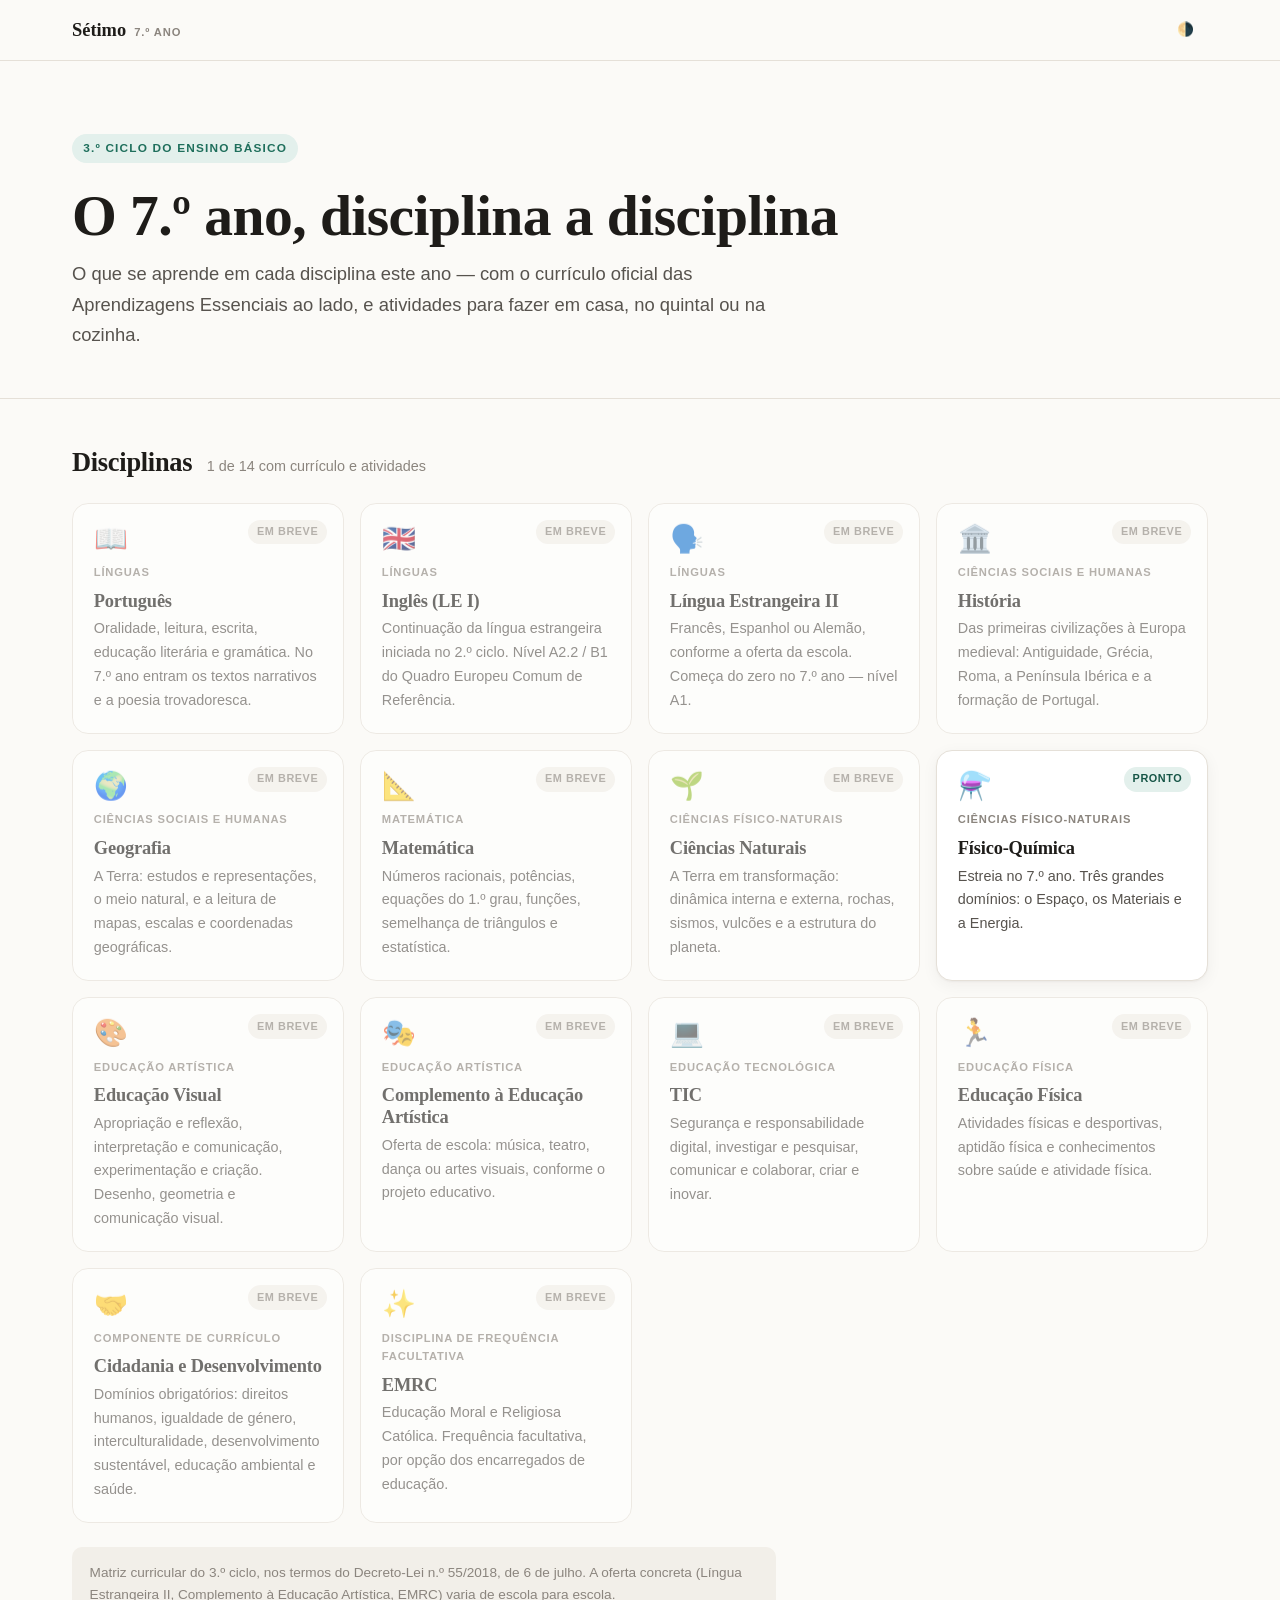
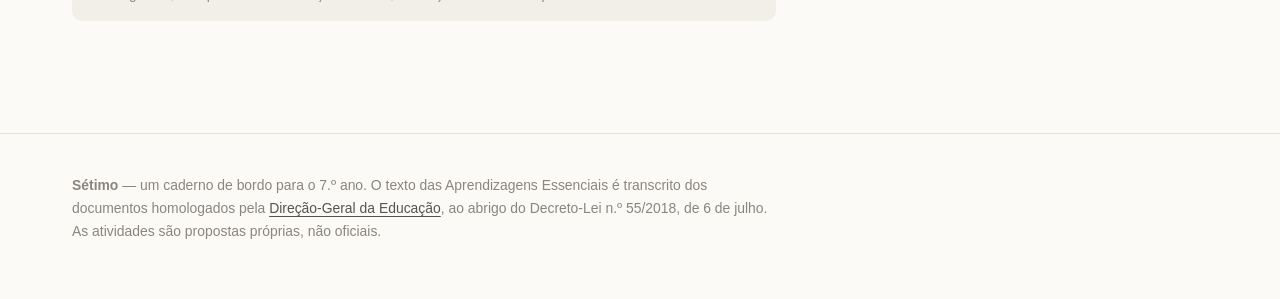
==== index.html @ 20ff8757 "Sétimo: o 7.º ano, disciplina a disciplina Site estático sobre o 7.º ano em Portugal — a matriz curr" ====
<!DOCTYPE html>
<html lang="pt-PT" data-tema="">
<head>
  <meta charset="utf-8">
  <meta name="viewport" content="width=device-width, initial-scale=1">
  <title>Sétimo — o 7.º ano, disciplina a disciplina</title>
  <meta name="description" content="As disciplinas do 7.º ano em Portugal, o currículo oficial e atividades para experimentar em casa.">
  <link rel="stylesheet" href="css/estilo.css">
  <link rel="icon" href="data:image/svg+xml,<svg xmlns='http://www.w3.org/2000/svg' viewBox='0 0 100 100'><text y='.9em' font-size='90'>⚗️</text></svg>">
</head>
<body>

<header class="topo">
  <div class="topo-int">
    <a class="marca" href="index.html">Sétimo <span>7.º ano</span></a>
    <nav>
      <button class="botao-topo" id="alterna-tema" type="button" title="Alternar tema claro/escuro">🌗</button>
    </nav>
  </div>
</header>

<main>
  <section class="heroi">
    <div class="envolve">
      <span class="etiqueta-ano">3.º ciclo do Ensino Básico</span>
      <h1>O 7.º ano, disciplina a disciplina</h1>
      <p class="lead">
        O que se aprende em cada disciplina este ano — com o currículo oficial das
        Aprendizagens Essenciais ao lado, e atividades para fazer em casa, no quintal
        ou na cozinha.
      </p>
    </div>
  </section>

  <section class="seccao">
    <div class="envolve">
      <div class="seccao-cab">
        <h2>Disciplinas</h2>
        <span class="sub" id="contagem"></span>
      </div>
      <div class="grelha" id="grelha-disciplinas">
        <p class="estado">A carregar…</p>
      </div>
      <p class="nota-matriz" id="nota-matriz"></p>
    </div>
  </section>
</main>

<footer class="rodape">
  <div class="envolve">
    <p>
      <strong>Sétimo</strong> — um caderno de bordo para o 7.º ano. O texto das
      Aprendizagens Essenciais é transcrito dos documentos homologados pela
      <a href="https://www.dge.mec.pt/aprendizagens-essenciais-0" target="_blank" rel="noopener">Direção-Geral da Educação</a>,
      ao abrigo do Decreto-Lei n.º 55/2018, de 6 de julho. As atividades são
      propostas próprias, não oficiais.
    </p>
  </div>
</footer>

<script src="js/comum.js"></script>
<script src="js/inicio.js"></script>
</body>
</html>
---- css/estilo.css ----
/* ==========================================================================
   Sétimo — folha de estilo única
   Tokens em :root, com variante escura via prefers-color-scheme e [data-tema]
   ========================================================================== */

:root {
  color-scheme: light;

  --fundo: #fbfaf7;
  --fundo-card: #ffffff;
  --fundo-suave: #f2efe9;
  --fundo-codigo: #f5f2ec;

  --texto: #1e1c19;
  --texto-suave: #57534e;
  --texto-ténue: #8b857e;

  --borda: #e5e0d8;
  --borda-forte: #cfc8bd;

  --marca: #1f6f5c;
  --marca-clara: #e3f0ec;
  --marca-forte: #175647;

  --acento: #b8531f;
  --acento-claro: #fbeee5;

  --espaco-cor: #4a5fb8;
  --espaco-claro: #e8eaf8;
  --materiais-cor: #1f6f5c;
  --materiais-claro: #e3f0ec;
  --energia-cor: #b8531f;
  --energia-claro: #fbeee5;

  --raio: 10px;
  --raio-g: 16px;
  --sombra: 0 1px 2px rgba(30, 28, 25, .04), 0 4px 16px rgba(30, 28, 25, .05);
  --sombra-alta: 0 2px 6px rgba(30, 28, 25, .06), 0 12px 32px rgba(30, 28, 25, .09);

  --serif: "Iowan Old Style", "Palatino Linotype", Palatino, Georgia, serif;
  --sans: -apple-system, BlinkMacSystemFont, "Segoe UI", Inter, Roboto, "Helvetica Neue", Arial, sans-serif;

  --largura: 74rem;
  --largura-texto: 44rem;
}

@media (prefers-color-scheme: dark) {
  :root:not([data-tema="claro"]) {
    color-scheme: dark;

    --fundo: #16181a;
    --fundo-card: #1e2124;
    --fundo-suave: #24282c;
    --fundo-codigo: #24282c;

    --texto: #ecebe8;
    --texto-suave: #b3b0aa;
    --texto-ténue: #83807b;

    --borda: #32373b;
    --borda-forte: #454b50;

    --marca: #63c4a9;
    --marca-clara: #1b2f2a;
    --marca-forte: #7fd4bb;

    --acento: #e59462;
    --acento-claro: #33241a;

    --espaco-cor: #8fa0ea;
    --espaco-claro: #1e2340;
    --materiais-cor: #63c4a9;
    --materiais-claro: #1b2f2a;
    --energia-cor: #e59462;
    --energia-claro: #33241a;

    --sombra: 0 1px 2px rgba(0, 0, 0, .3), 0 4px 16px rgba(0, 0, 0, .25);
    --sombra-alta: 0 2px 6px rgba(0, 0, 0, .35), 0 12px 32px rgba(0, 0, 0, .4);
  }
}

:root[data-tema="escuro"] {
  color-scheme: dark;

  --fundo: #16181a;
  --fundo-card: #1e2124;
  --fundo-suave: #24282c;
  --fundo-codigo: #24282c;

  --texto: #ecebe8;
  --texto-suave: #b3b0aa;
  --texto-ténue: #83807b;

  --borda: #32373b;
  --borda-forte: #454b50;

  --marca: #63c4a9;
  --marca-clara: #1b2f2a;
  --marca-forte: #7fd4bb;

  --acento: #e59462;
  --acento-claro: #33241a;

  --espaco-cor: #8fa0ea;
  --espaco-claro: #1e2340;
  --materiais-cor: #63c4a9;
  --materiais-claro: #1b2f2a;
  --energia-cor: #e59462;
  --energia-claro: #33241a;

  --sombra: 0 1px 2px rgba(0, 0, 0, .3), 0 4px 16px rgba(0, 0, 0, .25);
  --sombra-alta: 0 2px 6px rgba(0, 0, 0, .35), 0 12px 32px rgba(0, 0, 0, .4);
}

/* --------------------------------------------------------------- base --- */

*, *::before, *::after { box-sizing: border-box; }

body {
  margin: 0;
  background: var(--fundo);
  color: var(--texto);
  font-family: var(--sans);
  font-size: 17px;
  line-height: 1.65;
  -webkit-font-smoothing: antialiased;
}

h1, h2, h3, h4 {
  font-family: var(--serif);
  line-height: 1.2;
  margin: 0;
  font-weight: 600;
  letter-spacing: -0.01em;
}

p { margin: 0 0 1em; }
p:last-child { margin-bottom: 0; }

a { color: var(--marca); text-underline-offset: 3px; }
a:hover { color: var(--marca-forte); }

:focus-visible {
  outline: 2px solid var(--marca);
  outline-offset: 3px;
  border-radius: 4px;
}

.envolve {
  max-width: var(--largura);
  margin: 0 auto;
  padding: 0 1.5rem;
}

.oculto {
  position: absolute;
  width: 1px; height: 1px;
  padding: 0; margin: -1px;
  overflow: hidden;
  clip: rect(0 0 0 0);
  white-space: nowrap;
}

/* --------------------------------------------------------- cabeçalho --- */

.topo {
  position: sticky;
  top: 0;
  z-index: 20;
  background: color-mix(in srgb, var(--fundo) 88%, transparent);
  backdrop-filter: saturate(1.6) blur(12px);
  border-bottom: 1px solid var(--borda);
}

.topo-int {
  max-width: var(--largura);
  margin: 0 auto;
  padding: .75rem 1.5rem;
  display: flex;
  align-items: center;
  gap: 1rem;
}

.marca {
  font-family: var(--serif);
  font-size: 1.15rem;
  font-weight: 600;
  color: var(--texto);
  text-decoration: none;
  display: flex;
  align-items: baseline;
  gap: .5rem;
}

.marca span {
  font-family: var(--sans);
  font-size: .7rem;
  font-weight: 600;
  letter-spacing: .08em;
  text-transform: uppercase;
  color: var(--texto-ténue);
}

.topo nav {
  margin-left: auto;
  display: flex;
  align-items: center;
  gap: .35rem;
}

.botao-topo {
  font: inherit;
  font-size: .85rem;
  background: none;
  border: 1px solid transparent;
  border-radius: 999px;
  padding: .35rem .8rem;
  color: var(--texto-suave);
  cursor: pointer;
  text-decoration: none;
  transition: background .15s, color .15s, border-color .15s;
}

.botao-topo:hover {
  background: var(--fundo-suave);
  color: var(--texto);
}

.botao-topo[aria-pressed="true"] {
  background: var(--marca-clara);
  border-color: color-mix(in srgb, var(--marca) 30%, transparent);
  color: var(--marca-forte);
  font-weight: 600;
}

/* ------------------------------------------------------------- herói --- */

.heroi {
  padding: 4.5rem 0 3rem;
  border-bottom: 1px solid var(--borda);
}

.heroi h1 {
  font-size: clamp(2.4rem, 6vw, 3.6rem);
  margin-bottom: .6rem;
}

.heroi .lead {
  font-size: 1.15rem;
  color: var(--texto-suave);
  max-width: var(--largura-texto);
}

.etiqueta-ano {
  display: inline-block;
  font-size: .74rem;
  font-weight: 700;
  letter-spacing: .1em;
  text-transform: uppercase;
  color: var(--marca);
  background: var(--marca-clara);
  padding: .3rem .7rem;
  border-radius: 999px;
  margin-bottom: 1.1rem;
}

/* ---------------------------------------------- cartões (disciplinas) --- */

.seccao { padding: 3rem 0; }

.seccao-cab {
  display: flex;
  align-items: baseline;
  gap: .9rem;
  margin-bottom: 1.5rem;
  flex-wrap: wrap;
}

.seccao-cab h2 { font-size: 1.65rem; }

.seccao-cab .sub {
  font-size: .9rem;
  color: var(--texto-ténue);
}

.grelha {
  display: grid;
  grid-template-columns: repeat(auto-fill, minmax(255px, 1fr));
  gap: 1rem;
}

.cartao {
  display: block;
  background: var(--fundo-card);
  border: 1px solid var(--borda);
  border-radius: var(--raio-g);
  padding: 1.3rem;
  text-decoration: none;
  color: inherit;
  box-shadow: var(--sombra);
  transition: transform .18s ease, box-shadow .18s ease, border-color .18s ease;
  position: relative;
}

a.cartao:hover {
  transform: translateY(-3px);
  box-shadow: var(--sombra-alta);
  border-color: var(--borda-forte);
}

.cartao.inativo {
  opacity: .62;
  cursor: default;
  box-shadow: none;
}

.cartao .emoji { font-size: 1.7rem; line-height: 1; display: block; margin-bottom: .7rem; }
.cartao h3 { font-size: 1.15rem; margin-bottom: .35rem; }
.cartao p { font-size: .9rem; color: var(--texto-suave); margin: 0; }

.cartao .area {
  font-size: .7rem;
  text-transform: uppercase;
  letter-spacing: .07em;
  color: var(--texto-ténue);
  font-weight: 600;
  margin-bottom: .5rem;
  display: block;
}

.selo {
  position: absolute;
  top: 1rem;
  right: 1rem;
  font-size: .68rem;
  font-weight: 700;
  letter-spacing: .05em;
  text-transform: uppercase;
  padding: .2rem .55rem;
  border-radius: 999px;
}

.selo.pronto { background: var(--marca-clara); color: var(--marca-forte); }
.selo.por-fazer { background: var(--fundo-suave); color: var(--texto-ténue); }

/* ------------------------------------------------ página da disciplina --- */

.disc-heroi {
  padding: 3rem 0 2.2rem;
  border-bottom: 1px solid var(--borda);
}

.migalhas {
  font-size: .85rem;
  color: var(--texto-ténue);
  margin-bottom: 1rem;
}

.migalhas a { color: var(--texto-suave); }

.disc-heroi h1 {
  font-size: clamp(2.1rem, 5vw, 3rem);
  display: flex;
  align-items: center;
  gap: .7rem;
  margin-bottom: .8rem;
}

.disc-heroi .lead {
  max-width: var(--largura-texto);
  color: var(--texto-suave);
  font-size: 1.05rem;
}

.dominio-atalhos {
  display: flex;
  gap: .5rem;
  flex-wrap: wrap;
  margin-top: 1.5rem;
}

.atalho {
  font-size: .85rem;
  text-decoration: none;
  padding: .4rem .85rem;
  border-radius: 999px;
  border: 1px solid var(--borda-forte);
  color: var(--texto-suave);
  background: var(--fundo-card);
  transition: background .15s, color .15s;
}

.atalho:hover { background: var(--fundo-suave); color: var(--texto); }

/* --- domínios --- */

.dominio { padding: 3rem 0 1rem; scroll-margin-top: 5rem; }

.dominio-cab {
  display: flex;
  align-items: center;
  gap: .8rem;
  padding-bottom: .8rem;
  border-bottom: 2px solid var(--cor, var(--marca));
  margin-bottom: .5rem;
}

.dominio-cab .emoji { font-size: 1.8rem; }
.dominio-cab h2 { font-size: 1.9rem; color: var(--cor, var(--texto)); }
.dominio-cab .sumario {
  margin-left: auto;
  font-size: .9rem;
  color: var(--texto-ténue);
  text-align: right;
  max-width: 28rem;
}

/* --- subdomínio --- */

.subdominio {
  background: var(--fundo-card);
  border: 1px solid var(--borda);
  border-radius: var(--raio-g);
  padding: 1.75rem;
  margin-top: 1.5rem;
  box-shadow: var(--sombra);
  scroll-margin-top: 5rem;
}

.subdominio > h3 {
  font-size: 1.4rem;
  margin-bottom: 1rem;
  color: var(--cor, var(--texto));
}

.para-ti {
  max-width: var(--largura-texto);
  font-size: 1.02rem;
}

.perguntas {
  margin: 1.25rem 0 0;
  padding: 1rem 1.2rem;
  background: var(--fundo-suave);
  border-radius: var(--raio);
  border-left: 3px solid var(--cor, var(--marca));
}

.perguntas .rotulo {
  font-size: .72rem;
  font-weight: 700;
  letter-spacing: .08em;
  text-transform: uppercase;
  color: var(--texto-ténue);
  display: block;
  margin-bottom: .5rem;
}

.perguntas ul { margin: 0; padding-left: 1.1rem; }
.perguntas li { margin-bottom: .3rem; font-style: italic; color: var(--texto-suave); }
.perguntas li:last-child { margin-bottom: 0; }

/* --- camada oficial (details) --- */

details.oficial {
  margin-top: 1.5rem;
  border: 1px solid var(--borda);
  border-radius: var(--raio);
  background: var(--fundo);
  overflow: hidden;
}

details.oficial > summary {
  cursor: pointer;
  padding: .8rem 1rem;
  font-size: .85rem;
  font-weight: 600;
  color: var(--texto-suave);
  list-style: none;
  display: flex;
  align-items: center;
  gap: .55rem;
  user-select: none;
}

details.oficial > summary::-webkit-details-marker { display: none; }

details.oficial > summary::before {
  content: "▸";
  color: var(--texto-ténue);
  transition: transform .18s;
  display: inline-block;
}

details.oficial[open] > summary::before { transform: rotate(90deg); }
details.oficial > summary:hover { background: var(--fundo-suave); color: var(--texto); }

details.oficial .conteudo {
  padding: .25rem 1rem 1.1rem 2.1rem;
  border-top: 1px solid var(--borda);
}

details.oficial ol {
  margin: .9rem 0 0;
  padding-left: 1.2rem;
  font-size: .94rem;
  color: var(--texto-suave);
}

details.oficial li { margin-bottom: .6rem; }

.nota-fonte {
  font-size: .78rem;
  color: var(--texto-ténue);
  margin-top: .9rem;
  padding-top: .7rem;
  border-top: 1px dashed var(--borda);
}

/* --- atividades --- */

.atividades-cab {
  margin: 1.9rem 0 .9rem;
  font-size: .74rem;
  font-weight: 700;
  letter-spacing: .1em;
  text-transform: uppercase;
  color: var(--texto-ténue);
  display: flex;
  align-items: center;
  gap: .7rem;
}

.atividades-cab::after {
  content: "";
  flex: 1;
  height: 1px;
  background: var(--borda);
}

.atividade {
  border: 1px solid var(--borda);
  border-radius: var(--raio);
  margin-bottom: .8rem;
  background: var(--fundo);
  overflow: hidden;
}

.atividade > summary {
  cursor: pointer;
  padding: .95rem 1.1rem;
  list-style: none;
  display: flex;
  align-items: center;
  gap: .75rem;
  flex-wrap: wrap;
  user-select: none;
}

.atividade > summary::-webkit-details-marker { display: none; }
.atividade > summary:hover { background: var(--fundo-suave); }

.atividade .titulo {
  font-family: var(--serif);
  font-size: 1.08rem;
  font-weight: 600;
  flex: 1;
  min-width: 12rem;
}

.pilula {
  font-size: .7rem;
  font-weight: 600;
  padding: .22rem .6rem;
  border-radius: 999px;
  background: var(--cor-clara, var(--fundo-suave));
  color: var(--cor, var(--texto-suave));
  white-space: nowrap;
}

.pilula.tempo {
  background: var(--fundo-suave);
  color: var(--texto-ténue);
}

.atividade .corpo {
  padding: .3rem 1.1rem 1.3rem;
  border-top: 1px solid var(--borda);
}

.atividade h5 {
  font-family: var(--sans);
  font-size: .73rem;
  font-weight: 700;
  letter-spacing: .09em;
  text-transform: uppercase;
  color: var(--texto-ténue);
  margin: 1.2rem 0 .5rem;
}

.atividade ul.material {
  list-style: none;
  padding: 0;
  margin: 0;
  display: flex;
  flex-wrap: wrap;
  gap: .4rem;
}

.atividade ul.material li {
  font-size: .85rem;
  background: var(--fundo-suave);
  border-radius: var(--raio);
  padding: .28rem .65rem;
  color: var(--texto-suave);
}

.atividade ol.passos {
  margin: 0;
  padding-left: 1.3rem;
  max-width: var(--largura-texto);
}

.atividade ol.passos li { margin-bottom: .55rem; }

.caixa {
  margin-top: 1.2rem;
  padding: .85rem 1rem;
  border-radius: var(--raio);
  font-size: .9rem;
  display: flex;
  gap: .7rem;
  align-items: flex-start;
}

.caixa .icone { flex-shrink: 0; font-size: 1rem; line-height: 1.5; }
.caixa strong { display: block; font-size: .78rem; text-transform: uppercase; letter-spacing: .06em; margin-bottom: .15rem; }

.caixa.ligacao { background: var(--marca-clara); color: var(--texto); }
.caixa.ligacao strong { color: var(--marca-forte); }

.caixa.cuidado { background: var(--acento-claro); color: var(--texto); }
.caixa.cuidado strong { color: var(--acento); }

.caixa.reflexao {
  background: var(--fundo-suave);
  color: var(--texto-suave);
  font-style: italic;
}
.caixa.reflexao strong { color: var(--texto-ténue); font-style: normal; }

/* --------------------------------------------------------- modo aluno --- */

/* Em modo aluno, esconde a camada oficial e as notas de currículo. */
body[data-modo="aluno"] details.oficial,
body[data-modo="aluno"] .caixa.ligacao,
body[data-modo="aluno"] .nota-matriz {
  display: none;
}

/* Em modo currículo, encolhe a camada narrativa e abre a oficial. */
body[data-modo="curriculo"] .para-ti { color: var(--texto-suave); font-size: .95rem; }
body[data-modo="curriculo"] .perguntas { display: none; }

/* ------------------------------------------------------------- rodapé --- */

.rodape {
  margin-top: 4rem;
  padding: 2.5rem 0 3.5rem;
  border-top: 1px solid var(--borda);
  font-size: .87rem;
  color: var(--texto-ténue);
}

.rodape p { max-width: var(--largura-texto); }
.rodape a { color: var(--texto-suave); }

/* ------------------------------------------------------------- estado --- */

.estado {
  padding: 4rem 1.5rem;
  text-align: center;
  color: var(--texto-ténue);
}

.estado.erro { color: var(--acento); }

.nota-matriz {
  font-size: .85rem;
  color: var(--texto-ténue);
  background: var(--fundo-suave);
  border-radius: var(--raio);
  padding: .9rem 1.1rem;
  margin-top: 1.5rem;
  max-width: var(--largura-texto);
}

/* ------------------------------------------------------------ impressão */

@media print {
  .topo, .dominio-atalhos, .rodape { display: none; }
  details.oficial, details.atividade { border: none; }
  details.oficial > summary::before, .atividade > summary { display: none; }
  .subdominio { box-shadow: none; break-inside: avoid; }
  body { font-size: 11pt; }
}

@media (max-width: 640px) {
  body { font-size: 16px; }
  .envolve { padding: 0 1.1rem; }
  .topo-int { padding: .6rem 1.1rem; }
  .dominio-cab { flex-wrap: wrap; }
  .dominio-cab .sumario { margin-left: 0; text-align: left; width: 100%; }
  .subdominio { padding: 1.2rem; }
}
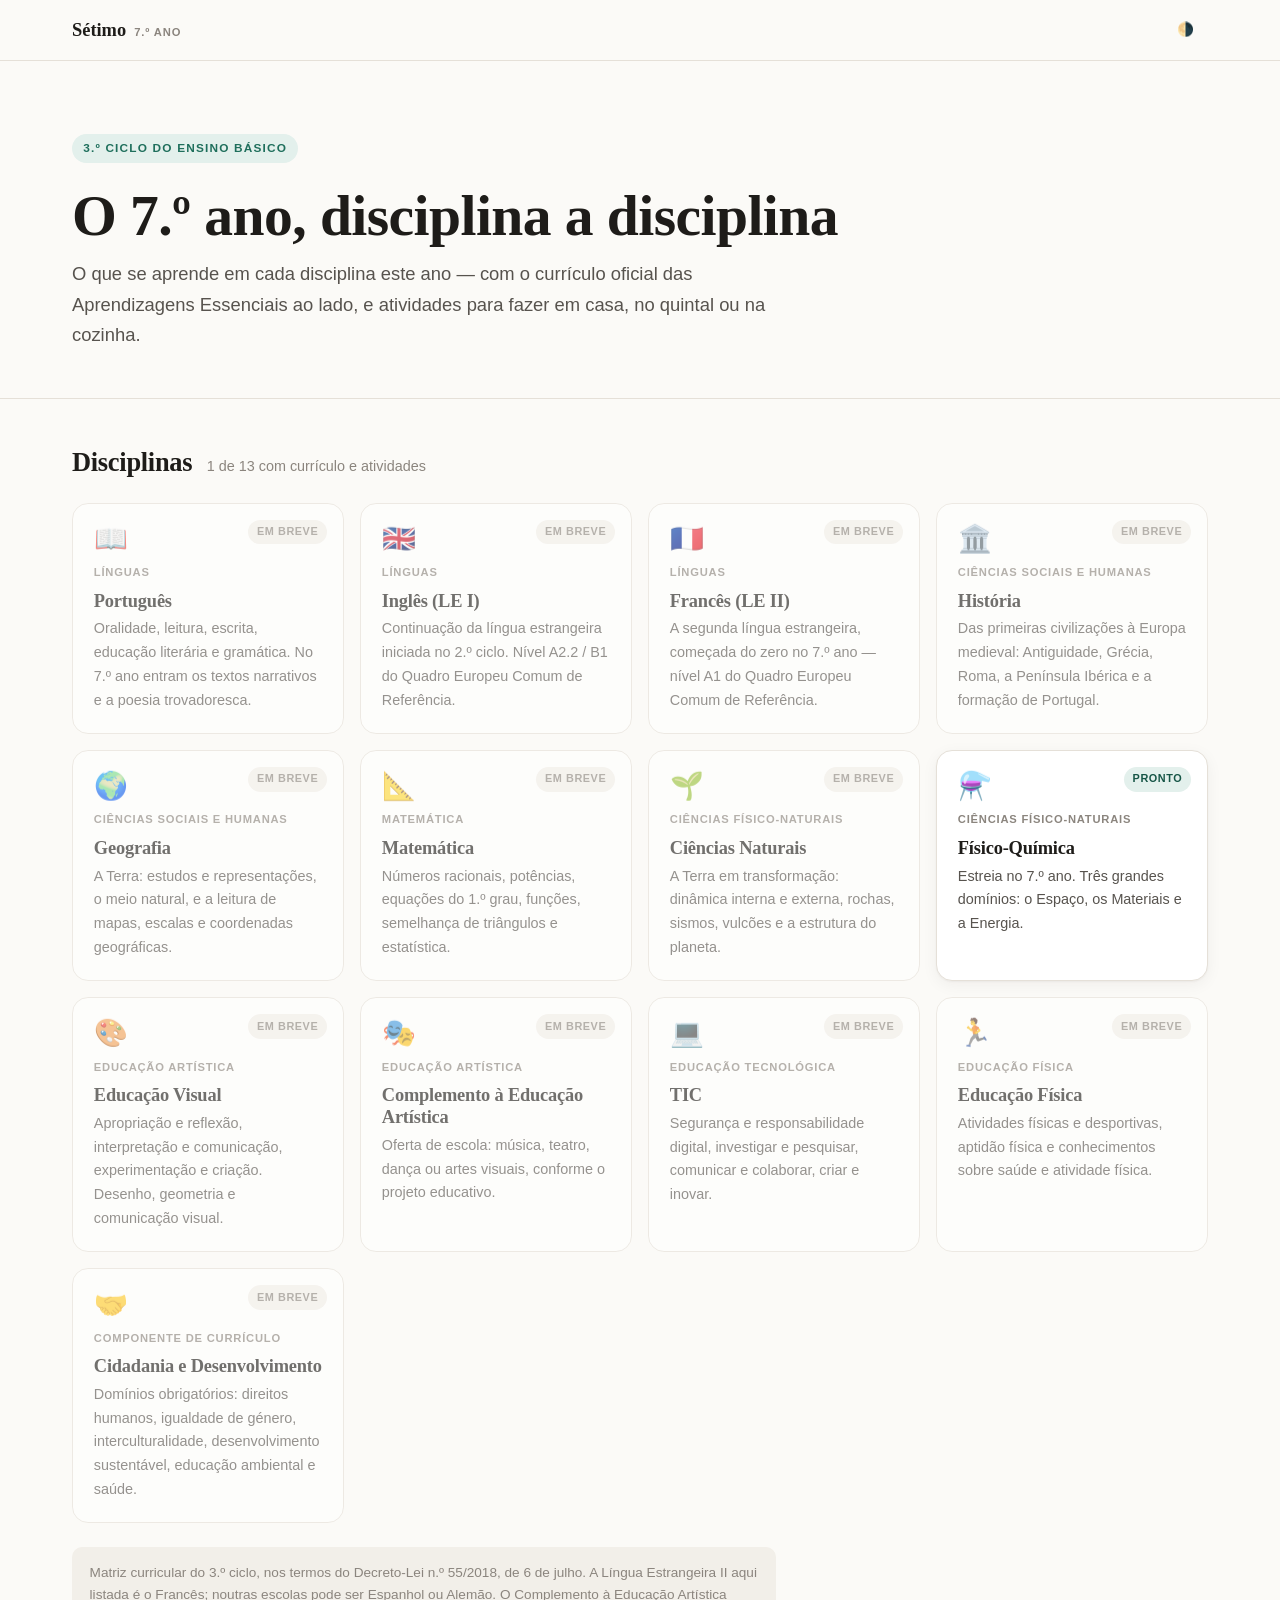
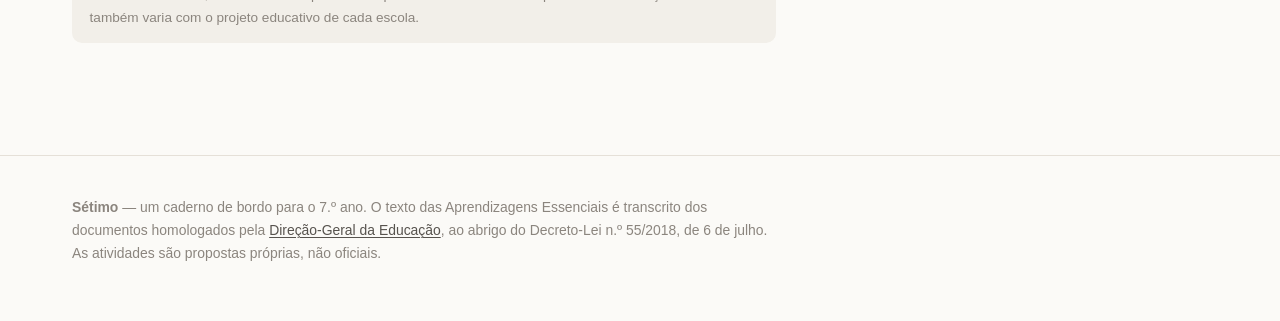
==== commit 82e54c0a: "Código todo em inglês, e um favicon a sério Nomes de ficheiros, classes de CSS, tokens, funções, var" ====
--- a/index.html
+++ b/index.html
@@ -1,28 +1,31 @@
 <!DOCTYPE html>
-<html lang="pt-PT" data-tema="">
+<html lang="pt-PT" data-theme="">
 <head>
   <meta charset="utf-8">
   <meta name="viewport" content="width=device-width, initial-scale=1">
   <title>Sétimo — o 7.º ano, disciplina a disciplina</title>
   <meta name="description" content="As disciplinas do 7.º ano em Portugal, o currículo oficial e atividades para experimentar em casa.">
-  <link rel="stylesheet" href="css/estilo.css">
-  <link rel="icon" href="data:image/svg+xml,<svg xmlns='http://www.w3.org/2000/svg' viewBox='0 0 100 100'><text y='.9em' font-size='90'>⚗️</text></svg>">
+  <meta name="theme-color" content="#1f6f5c">
+  <link rel="stylesheet" href="css/style.css">
+  <link rel="icon" href="favicon.ico" sizes="32x32">
+  <link rel="icon" href="favicon.svg" type="image/svg+xml">
+  <link rel="apple-touch-icon" href="apple-touch-icon.png">
 </head>
 <body>
 
-<header class="topo">
-  <div class="topo-int">
-    <a class="marca" href="index.html">Sétimo <span>7.º ano</span></a>
+<header class="site-header">
+  <div class="site-header-inner">
+    <a class="brand" href="index.html">Sétimo <span>7.º ano</span></a>
     <nav>
-      <button class="botao-topo" id="alterna-tema" type="button" title="Alternar tema claro/escuro">🌗</button>
+      <button class="header-button" id="theme-toggle" type="button" title="Alternar tema claro/escuro">🌗</button>
     </nav>
   </div>
 </header>
 
 <main>
-  <section class="heroi">
-    <div class="envolve">
-      <span class="etiqueta-ano">3.º ciclo do Ensino Básico</span>
+  <section class="hero">
+    <div class="wrap">
+      <span class="year-tag">3.º ciclo do Ensino Básico</span>
       <h1>O 7.º ano, disciplina a disciplina</h1>
       <p class="lead">
         O que se aprende em cada disciplina este ano — com o currículo oficial das
@@ -32,22 +35,22 @@
     </div>
   </section>
 
-  <section class="seccao">
-    <div class="envolve">
-      <div class="seccao-cab">
+  <section class="section">
+    <div class="wrap">
+      <div class="section-header">
         <h2>Disciplinas</h2>
-        <span class="sub" id="contagem"></span>
+        <span class="section-count" id="subject-count"></span>
       </div>
-      <div class="grelha" id="grelha-disciplinas">
-        <p class="estado">A carregar…</p>
+      <div class="grid" id="subject-grid">
+        <p class="status">A carregar…</p>
       </div>
-      <p class="nota-matriz" id="nota-matriz"></p>
+      <p class="matrix-note" id="matrix-note"></p>
     </div>
   </section>
 </main>
 
-<footer class="rodape">
-  <div class="envolve">
+<footer class="site-footer">
+  <div class="wrap">
     <p>
       <strong>Sétimo</strong> — um caderno de bordo para o 7.º ano. O texto das
       Aprendizagens Essenciais é transcrito dos documentos homologados pela
@@ -58,7 +61,7 @@
   </div>
 </footer>
 
-<script src="js/comum.js"></script>
-<script src="js/inicio.js"></script>
+<script src="js/common.js"></script>
+<script src="js/home.js"></script>
 </body>
 </html>
--- a/css/style.css
+++ b/css/style.css
@@ -0,0 +1,748 @@
+/* ==========================================================================
+   Sétimo — single stylesheet
+   Tokens on :root, with a dark variant via prefers-color-scheme and [data-theme]
+   ========================================================================== */
+
+:root {
+  color-scheme: light;
+
+  --bg: #fbfaf7;
+  --bg-card: #ffffff;
+  --bg-soft: #f2efe9;
+  --bg-code: #f5f2ec;
+
+  --text: #1e1c19;
+  --text-soft: #57534e;
+  --text-faint: #8b857e;
+
+  --border: #e5e0d8;
+  --border-strong: #cfc8bd;
+
+  --brand: #1f6f5c;
+  --brand-light: #e3f0ec;
+  --brand-strong: #175647;
+
+  --accent: #b8531f;
+  --accent-light: #fbeee5;
+
+  --space-color: #4a5fb8;
+  --space-light: #e8eaf8;
+  --materials-color: #1f6f5c;
+  --materials-light: #e3f0ec;
+  --energy-color: #b8531f;
+  --energy-light: #fbeee5;
+
+  --radius: 10px;
+  --radius-lg: 16px;
+  --shadow: 0 1px 2px rgba(30, 28, 25, .04), 0 4px 16px rgba(30, 28, 25, .05);
+  --shadow-lg: 0 2px 6px rgba(30, 28, 25, .06), 0 12px 32px rgba(30, 28, 25, .09);
+
+  --serif: "Iowan Old Style", "Palatino Linotype", Palatino, Georgia, serif;
+  --sans: -apple-system, BlinkMacSystemFont, "Segoe UI", Inter, Roboto, "Helvetica Neue", Arial, sans-serif;
+
+  --width: 74rem;
+  --width-text: 44rem;
+}
+
+@media (prefers-color-scheme: dark) {
+  :root:not([data-theme="light"]) {
+    color-scheme: dark;
+
+    --bg: #16181a;
+    --bg-card: #1e2124;
+    --bg-soft: #24282c;
+    --bg-code: #24282c;
+
+    --text: #ecebe8;
+    --text-soft: #b3b0aa;
+    --text-faint: #83807b;
+
+    --border: #32373b;
+    --border-strong: #454b50;
+
+    --brand: #63c4a9;
+    --brand-light: #1b2f2a;
+    --brand-strong: #7fd4bb;
+
+    --accent: #e59462;
+    --accent-light: #33241a;
+
+    --space-color: #8fa0ea;
+    --space-light: #1e2340;
+    --materials-color: #63c4a9;
+    --materials-light: #1b2f2a;
+    --energy-color: #e59462;
+    --energy-light: #33241a;
+
+    --shadow: 0 1px 2px rgba(0, 0, 0, .3), 0 4px 16px rgba(0, 0, 0, .25);
+    --shadow-lg: 0 2px 6px rgba(0, 0, 0, .35), 0 12px 32px rgba(0, 0, 0, .4);
+  }
+}
+
+:root[data-theme="dark"] {
+  color-scheme: dark;
+
+  --bg: #16181a;
+  --bg-card: #1e2124;
+  --bg-soft: #24282c;
+  --bg-code: #24282c;
+
+  --text: #ecebe8;
+  --text-soft: #b3b0aa;
+  --text-faint: #83807b;
+
+  --border: #32373b;
+  --border-strong: #454b50;
+
+  --brand: #63c4a9;
+  --brand-light: #1b2f2a;
+  --brand-strong: #7fd4bb;
+
+  --accent: #e59462;
+  --accent-light: #33241a;
+
+  --space-color: #8fa0ea;
+  --space-light: #1e2340;
+  --materials-color: #63c4a9;
+  --materials-light: #1b2f2a;
+  --energy-color: #e59462;
+  --energy-light: #33241a;
+
+  --shadow: 0 1px 2px rgba(0, 0, 0, .3), 0 4px 16px rgba(0, 0, 0, .25);
+  --shadow-lg: 0 2px 6px rgba(0, 0, 0, .35), 0 12px 32px rgba(0, 0, 0, .4);
+}
+
+/* ----------------------------------------------------------------- base --- */
+
+*, *::before, *::after { box-sizing: border-box; }
+
+body {
+  margin: 0;
+  background: var(--bg);
+  color: var(--text);
+  font-family: var(--sans);
+  font-size: 17px;
+  line-height: 1.65;
+  -webkit-font-smoothing: antialiased;
+}
+
+h1, h2, h3, h4 {
+  font-family: var(--serif);
+  line-height: 1.2;
+  margin: 0;
+  font-weight: 600;
+  letter-spacing: -0.01em;
+}
+
+p { margin: 0 0 1em; }
+p:last-child { margin-bottom: 0; }
+
+a { color: var(--brand); text-underline-offset: 3px; }
+a:hover { color: var(--brand-strong); }
+
+:focus-visible {
+  outline: 2px solid var(--brand);
+  outline-offset: 3px;
+  border-radius: 4px;
+}
+
+.wrap {
+  max-width: var(--width);
+  margin: 0 auto;
+  padding: 0 1.5rem;
+}
+
+.visually-hidden {
+  position: absolute;
+  width: 1px; height: 1px;
+  padding: 0; margin: -1px;
+  overflow: hidden;
+  clip: rect(0 0 0 0);
+  white-space: nowrap;
+}
+
+/* --------------------------------------------------------------- header --- */
+
+.site-header {
+  position: sticky;
+  top: 0;
+  z-index: 20;
+  background: color-mix(in srgb, var(--bg) 88%, transparent);
+  backdrop-filter: saturate(1.6) blur(12px);
+  border-bottom: 1px solid var(--border);
+}
+
+.site-header-inner {
+  max-width: var(--width);
+  margin: 0 auto;
+  padding: .75rem 1.5rem;
+  display: flex;
+  align-items: center;
+  gap: 1rem;
+}
+
+.brand {
+  font-family: var(--serif);
+  font-size: 1.15rem;
+  font-weight: 600;
+  color: var(--text);
+  text-decoration: none;
+  display: flex;
+  align-items: baseline;
+  gap: .5rem;
+}
+
+.brand span {
+  font-family: var(--sans);
+  font-size: .7rem;
+  font-weight: 600;
+  letter-spacing: .08em;
+  text-transform: uppercase;
+  color: var(--text-faint);
+}
+
+.site-header nav {
+  margin-left: auto;
+  display: flex;
+  align-items: center;
+  gap: .35rem;
+}
+
+.header-button {
+  font: inherit;
+  font-size: .85rem;
+  background: none;
+  border: 1px solid transparent;
+  border-radius: 999px;
+  padding: .35rem .8rem;
+  color: var(--text-soft);
+  cursor: pointer;
+  text-decoration: none;
+  transition: background .15s, color .15s, border-color .15s;
+}
+
+.header-button:hover {
+  background: var(--bg-soft);
+  color: var(--text);
+}
+
+.header-button[aria-pressed="true"] {
+  background: var(--brand-light);
+  border-color: color-mix(in srgb, var(--brand) 30%, transparent);
+  color: var(--brand-strong);
+  font-weight: 600;
+}
+
+/* ----------------------------------------------------------------- hero --- */
+
+.hero {
+  padding: 4.5rem 0 3rem;
+  border-bottom: 1px solid var(--border);
+}
+
+.hero h1 {
+  font-size: clamp(2.4rem, 6vw, 3.6rem);
+  margin-bottom: .6rem;
+}
+
+.hero .lead {
+  font-size: 1.15rem;
+  color: var(--text-soft);
+  max-width: var(--width-text);
+}
+
+.year-tag {
+  display: inline-block;
+  font-size: .74rem;
+  font-weight: 700;
+  letter-spacing: .1em;
+  text-transform: uppercase;
+  color: var(--brand);
+  background: var(--brand-light);
+  padding: .3rem .7rem;
+  border-radius: 999px;
+  margin-bottom: 1.1rem;
+}
+
+/* -------------------------------------------------------- subject cards --- */
+
+.section { padding: 3rem 0; }
+
+.section-header {
+  display: flex;
+  align-items: baseline;
+  gap: .9rem;
+  margin-bottom: 1.5rem;
+  flex-wrap: wrap;
+}
+
+.section-header h2 { font-size: 1.65rem; }
+
+.section-header .section-count {
+  font-size: .9rem;
+  color: var(--text-faint);
+}
+
+.grid {
+  display: grid;
+  grid-template-columns: repeat(auto-fill, minmax(255px, 1fr));
+  gap: 1rem;
+}
+
+.card {
+  display: block;
+  background: var(--bg-card);
+  border: 1px solid var(--border);
+  border-radius: var(--radius-lg);
+  padding: 1.3rem;
+  text-decoration: none;
+  color: inherit;
+  box-shadow: var(--shadow);
+  transition: transform .18s ease, box-shadow .18s ease, border-color .18s ease;
+  position: relative;
+}
+
+a.card:hover {
+  transform: translateY(-3px);
+  box-shadow: var(--shadow-lg);
+  border-color: var(--border-strong);
+}
+
+.card.disabled {
+  opacity: .62;
+  cursor: default;
+  box-shadow: none;
+}
+
+.card .emoji { font-size: 1.7rem; line-height: 1; display: block; margin-bottom: .7rem; }
+.card h3 { font-size: 1.15rem; margin-bottom: .35rem; }
+.card p { font-size: .9rem; color: var(--text-soft); margin: 0; }
+
+.card .area {
+  font-size: .7rem;
+  text-transform: uppercase;
+  letter-spacing: .07em;
+  color: var(--text-faint);
+  font-weight: 600;
+  margin-bottom: .5rem;
+  display: block;
+}
+
+.badge {
+  position: absolute;
+  top: 1rem;
+  right: 1rem;
+  font-size: .68rem;
+  font-weight: 700;
+  letter-spacing: .05em;
+  text-transform: uppercase;
+  padding: .2rem .55rem;
+  border-radius: 999px;
+}
+
+.badge.ready { background: var(--brand-light); color: var(--brand-strong); }
+.badge.pending { background: var(--bg-soft); color: var(--text-faint); }
+
+/* --------------------------------------------------------- subject page --- */
+
+.subject-hero {
+  padding: 3rem 0 2.2rem;
+  border-bottom: 1px solid var(--border);
+}
+
+.breadcrumb {
+  font-size: .85rem;
+  color: var(--text-faint);
+  margin-bottom: 1rem;
+}
+
+.breadcrumb a { color: var(--text-soft); }
+
+.subject-hero h1 {
+  font-size: clamp(2.1rem, 5vw, 3rem);
+  display: flex;
+  align-items: center;
+  gap: .7rem;
+  margin-bottom: .8rem;
+}
+
+.subject-hero .lead {
+  max-width: var(--width-text);
+  color: var(--text-soft);
+  font-size: 1.05rem;
+}
+
+.domain-nav {
+  display: flex;
+  gap: .5rem;
+  flex-wrap: wrap;
+  margin-top: 1.5rem;
+}
+
+.domain-link {
+  font-size: .85rem;
+  text-decoration: none;
+  padding: .4rem .85rem;
+  border-radius: 999px;
+  border: 1px solid var(--border-strong);
+  color: var(--text-soft);
+  background: var(--bg-card);
+  transition: background .15s, color .15s;
+}
+
+.domain-link:hover { background: var(--bg-soft); color: var(--text); }
+
+/* Link to the DGE PDF. Sits in the hero, visible in every reading mode. */
+.official-source { margin-top: 1.4rem; }
+
+.official-source a {
+  display: inline-flex;
+  align-items: center;
+  gap: .5rem;
+  font-size: .9rem;
+  color: var(--brand);
+  text-decoration: underline;
+  text-underline-offset: 3px;
+  text-decoration-thickness: 1px;
+}
+
+.official-source a:hover { color: var(--text); }
+
+.file-type {
+  font-size: .72rem;
+  letter-spacing: .04em;
+  text-transform: uppercase;
+  color: var(--text-faint);
+  border: 1px solid var(--border);
+  border-radius: 999px;
+  padding: .1rem .45rem;
+  text-decoration: none;
+}
+
+/* --- domains --- */
+
+.domain { padding: 3rem 0 1rem; scroll-margin-top: 5rem; }
+
+.domain-header {
+  display: flex;
+  align-items: center;
+  gap: .8rem;
+  padding-bottom: .8rem;
+  border-bottom: 2px solid var(--color, var(--brand));
+  margin-bottom: .5rem;
+}
+
+.domain-header .emoji { font-size: 1.8rem; }
+.domain-header h2 { font-size: 1.9rem; color: var(--color, var(--text)); }
+.domain-header .domain-summary {
+  margin-left: auto;
+  font-size: .9rem;
+  color: var(--text-faint);
+  text-align: right;
+  max-width: 28rem;
+}
+
+/* --- subtopics --- */
+
+.subtopic {
+  background: var(--bg-card);
+  border: 1px solid var(--border);
+  border-radius: var(--radius-lg);
+  padding: 1.75rem;
+  margin-top: 1.5rem;
+  box-shadow: var(--shadow);
+  scroll-margin-top: 5rem;
+}
+
+.subtopic > h3 {
+  font-size: 1.4rem;
+  margin-bottom: 1rem;
+  color: var(--color, var(--text));
+}
+
+.student {
+  max-width: var(--width-text);
+  font-size: 1.02rem;
+}
+
+.questions {
+  margin: 1.25rem 0 0;
+  padding: 1rem 1.2rem;
+  background: var(--bg-soft);
+  border-radius: var(--radius);
+  border-left: 3px solid var(--color, var(--brand));
+}
+
+.questions .label {
+  font-size: .72rem;
+  font-weight: 700;
+  letter-spacing: .08em;
+  text-transform: uppercase;
+  color: var(--text-faint);
+  display: block;
+  margin-bottom: .5rem;
+}
+
+.questions ul { margin: 0; padding-left: 1.1rem; }
+.questions li { margin-bottom: .3rem; font-style: italic; color: var(--text-soft); }
+.questions li:last-child { margin-bottom: 0; }
+
+/* --- official layer (details) --- */
+
+details.official {
+  margin-top: 1.5rem;
+  border: 1px solid var(--border);
+  border-radius: var(--radius);
+  background: var(--bg);
+  overflow: hidden;
+}
+
+details.official > summary {
+  cursor: pointer;
+  padding: .8rem 1rem;
+  font-size: .85rem;
+  font-weight: 600;
+  color: var(--text-soft);
+  list-style: none;
+  display: flex;
+  align-items: center;
+  gap: .55rem;
+  user-select: none;
+}
+
+details.official > summary::-webkit-details-marker { display: none; }
+
+details.official > summary::before {
+  content: "▸";
+  color: var(--text-faint);
+  transition: transform .18s;
+  display: inline-block;
+}
+
+details.official[open] > summary::before { transform: rotate(90deg); }
+details.official > summary:hover { background: var(--bg-soft); color: var(--text); }
+
+details.official .content {
+  padding: .25rem 1rem 1.1rem 2.1rem;
+  border-top: 1px solid var(--border);
+}
+
+details.official ol {
+  margin: .9rem 0 0;
+  padding-left: 1.2rem;
+  font-size: .94rem;
+  color: var(--text-soft);
+}
+
+details.official li { margin-bottom: .6rem; }
+
+.source-note {
+  font-size: .78rem;
+  color: var(--text-faint);
+  margin-top: .9rem;
+  padding-top: .7rem;
+  border-top: 1px dashed var(--border);
+}
+
+/* --- activities --- */
+
+.activities-header {
+  margin: 1.9rem 0 .9rem;
+  font-size: .74rem;
+  font-weight: 700;
+  letter-spacing: .1em;
+  text-transform: uppercase;
+  color: var(--text-faint);
+  display: flex;
+  align-items: center;
+  gap: .7rem;
+}
+
+.activities-header::after {
+  content: "";
+  flex: 1;
+  height: 1px;
+  background: var(--border);
+}
+
+.activity {
+  border: 1px solid var(--border);
+  border-radius: var(--radius);
+  margin-bottom: .8rem;
+  background: var(--bg);
+  overflow: hidden;
+}
+
+.activity > summary {
+  cursor: pointer;
+  padding: .95rem 1.1rem;
+  list-style: none;
+  display: flex;
+  align-items: center;
+  gap: .75rem;
+  flex-wrap: wrap;
+  user-select: none;
+}
+
+.activity > summary::-webkit-details-marker { display: none; }
+.activity > summary:hover { background: var(--bg-soft); }
+
+.activity .activity-title {
+  font-family: var(--serif);
+  font-size: 1.08rem;
+  font-weight: 600;
+  flex: 1;
+  min-width: 12rem;
+}
+
+.pill {
+  font-size: .7rem;
+  font-weight: 600;
+  padding: .22rem .6rem;
+  border-radius: 999px;
+  background: var(--color-light, var(--bg-soft));
+  color: var(--color, var(--text-soft));
+  white-space: nowrap;
+}
+
+.pill.duration {
+  background: var(--bg-soft);
+  color: var(--text-faint);
+}
+
+.activity .activity-body {
+  padding: .3rem 1.1rem 1.3rem;
+  border-top: 1px solid var(--border);
+}
+
+.activity h5 {
+  font-family: var(--sans);
+  font-size: .73rem;
+  font-weight: 700;
+  letter-spacing: .09em;
+  text-transform: uppercase;
+  color: var(--text-faint);
+  margin: 1.2rem 0 .5rem;
+}
+
+.activity ul.materials {
+  list-style: none;
+  padding: 0;
+  margin: 0;
+  display: flex;
+  flex-wrap: wrap;
+  gap: .4rem;
+}
+
+.activity ul.materials li {
+  font-size: .85rem;
+  background: var(--bg-soft);
+  border-radius: var(--radius);
+  padding: .28rem .65rem;
+  color: var(--text-soft);
+}
+
+.activity ol.steps {
+  margin: 0;
+  padding-left: 1.3rem;
+  max-width: var(--width-text);
+}
+
+.activity ol.steps li { margin-bottom: .55rem; }
+
+.note {
+  margin-top: 1.2rem;
+  padding: .85rem 1rem;
+  border-radius: var(--radius);
+  font-size: .9rem;
+  display: flex;
+  gap: .7rem;
+  align-items: flex-start;
+}
+
+.note .icon { flex-shrink: 0; font-size: 1rem; line-height: 1.5; }
+.note strong { display: block; font-size: .78rem; text-transform: uppercase; letter-spacing: .06em; margin-bottom: .15rem; }
+
+.note.curriculum { background: var(--brand-light); color: var(--text); }
+.note.curriculum strong { color: var(--brand-strong); }
+
+.note.safety { background: var(--accent-light); color: var(--text); }
+.note.safety strong { color: var(--accent); }
+
+.note.reflection {
+  background: var(--bg-soft);
+  color: var(--text-soft);
+  font-style: italic;
+}
+.note.reflection strong { color: var(--text-faint); font-style: normal; }
+
+/* -------------------------------------------------------- reading modes --- */
+
+/* Student mode hides the official layer and the curriculum notes. */
+body[data-mode="student"] details.official,
+body[data-mode="student"] .note.curriculum,
+body[data-mode="student"] .matrix-note {
+  display: none;
+}
+
+/* Curriculum mode shrinks the narrative layer and opens the official one. */
+body[data-mode="curriculum"] .student { color: var(--text-soft); font-size: .95rem; }
+body[data-mode="curriculum"] .questions { display: none; }
+
+/* --------------------------------------------------------------- footer --- */
+
+.site-footer {
+  margin-top: 4rem;
+  padding: 2.5rem 0 3.5rem;
+  border-top: 1px solid var(--border);
+  font-size: .87rem;
+  color: var(--text-faint);
+}
+
+.site-footer p { max-width: var(--width-text); }
+.site-footer a {
+  color: var(--text-soft);
+  text-decoration: underline;
+  text-underline-offset: 2px;
+}
+
+.site-footer a:hover { color: var(--text); }
+
+/* --------------------------------------------------------------- status --- */
+
+.status {
+  padding: 4rem 1.5rem;
+  text-align: center;
+  color: var(--text-faint);
+}
+
+.status.error { color: var(--accent); }
+
+.matrix-note {
+  font-size: .85rem;
+  color: var(--text-faint);
+  background: var(--bg-soft);
+  border-radius: var(--radius);
+  padding: .9rem 1.1rem;
+  margin-top: 1.5rem;
+  max-width: var(--width-text);
+}
+
+/* ---------------------------------------------------------------- print --- */
+
+@media print {
+  .site-header, .domain-nav, .site-footer { display: none; }
+  details.official, details.activity { border: none; }
+  details.official > summary::before, .activity > summary { display: none; }
+  .subtopic { box-shadow: none; break-inside: avoid; }
+  body { font-size: 11pt; }
+}
+
+@media (max-width: 640px) {
+  body { font-size: 16px; }
+  .wrap { padding: 0 1.1rem; }
+  .site-header-inner { padding: .6rem 1.1rem; }
+  .domain-header { flex-wrap: wrap; }
+  .domain-header .domain-summary { margin-left: 0; text-align: left; width: 100%; }
+  .subtopic { padding: 1.2rem; }
+}
